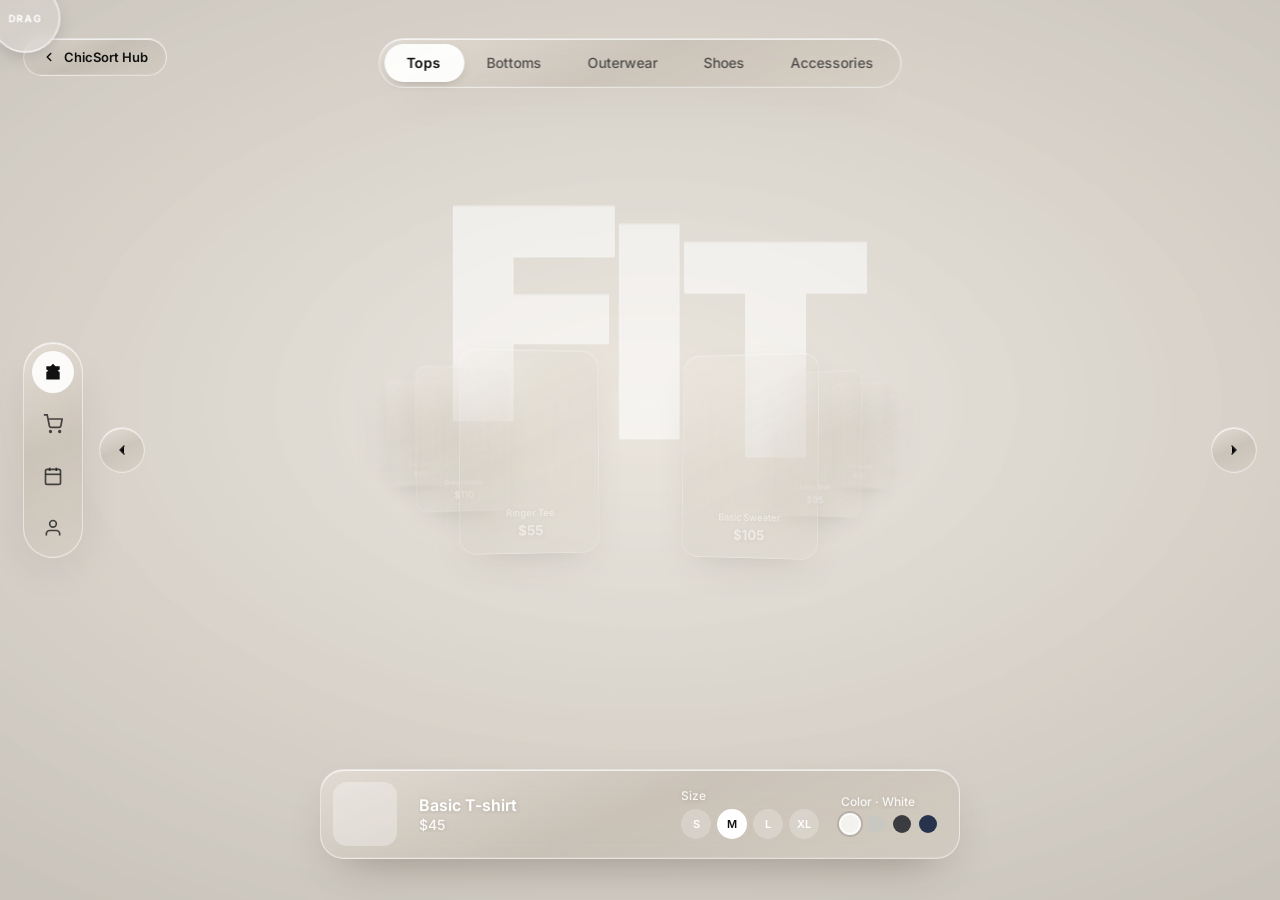
==== virtualfit.html @ d61f4a61 "feat: complete ChicSort static web prototype with VirtualFit 3D hero" ====
<!DOCTYPE html>
<html lang="en">
<head>
  <meta charset="UTF-8">
  <title>VirtualFit: Spatial Try-On</title>
  <meta name="viewport" content="width=device-width,initial-scale=1">
  <link rel="preconnect" href="https://fonts.googleapis.com">
  <link rel="preconnect" href="https://fonts.gstatic.com" crossorigin>
  <link href="https://fonts.googleapis.com/css2?family=Inter:wght@400;500;600;700;800;900&display=swap" rel="stylesheet">
  <style>
    :root {
      --ease: cubic-bezier(.2,.8,.2,1);
      --sans: "Inter", system-ui, -apple-system, sans-serif;
      --MH: min(78vh, 62vw);
      --CW: 170px;
      --room: url('https://images.higgs.ai/?default=1&output=webp&url=https%3A%2F%2Fd8j0ntlcm91z4.cloudfront.net%2Fuser_38xzZboKViGWJOttwIXH07lWA1P%2Fhf_20261104_080623_c94c85a3-23d5-4a0c-afff-41be1b5b8191.png&w=2400&q=85');
      --model: url('https://images.higgs.ai/?default=1&output=webp&url=https%3A%2F%2Fd8j0ntlcm91z4.cloudfront.net%2Fuser_38xzZboKViGWJOttwIXH07lWA1P%2Fhf_20261104_080717_e02cb856-b812-4c9b-9b86-8a741c7f65eb.png&w=2688&q=85');
      --garm: url('https://images.higgs.ai/?default=1&output=webp&url=https%3A%2F%2Fd8j0ntlcm91z4.cloudfront.net%2Fuser_38xzZboKViGWJOttwIXH07lWA1P%2Fhf_20261104_080719_f5a4cca2-cf42-4957-ab3b-ddec34d2b71a.png&w=2048&q=85');
    }

    @media (max-width: 767px) {
      :root {
        --MH: min(62vh, 128vw);
      }
    }

    * {
      box-sizing: border-box;
      margin: 0;
      padding: 0;
    }

    html, body {
      height: 100%;
      width: 100%;
    }

    body {
      background: #e9e4dc;
      color: #fff;
      font-family: var(--sans);
      overflow: hidden;
      -webkit-font-smoothing: antialiased;
      -moz-osx-font-smoothing: grayscale;
      user-select: none;
      -webkit-user-select: none;
    }

    button {
      font: inherit;
      color: inherit;
      background: none;
      border: none;
      outline: none;
      cursor: pointer;
    }

    @media (pointer: fine) {
      html, body, button, a {
        cursor: none !important;
      }
    }

    /* 3. Glass Material */
    .glass {
      background: linear-gradient(155deg, rgba(250,248,245,.30), rgba(150,144,136,.20) 48%, rgba(205,200,192,.24));
      backdrop-filter: blur(22px) saturate(1.5);
      -webkit-backdrop-filter: blur(22px) saturate(1.5);
      border: 1px solid rgba(255,255,255,.5);
      box-shadow: inset 0 1px 0 rgba(255,255,255,.7), inset 0 -1px 0 rgba(255,255,255,.12), 0 20px 50px -24px rgba(40,30,20,.45);
    }

    /* 1. Room background */
    .room {
      position: fixed;
      inset: -3%;
      z-index: 1;
      pointer-events: none;
      background: var(--room) center / cover no-repeat;
      filter: blur(2.5px) saturate(1.05);
      transform: scale(1.08);
      will-change: transform;
    }

    .room::after {
      content: '';
      position: absolute;
      inset: 0;
      background: radial-gradient(70% 60% at 50% 45%, rgba(255,252,246,.10), rgba(40,30,20,.16));
    }

    /* 2. Ghost FIT word */
    .ghost {
      position: fixed;
      left: 50%;
      top: calc(50% - var(--MH) * .42);
      transform: translate(-50%, 0);
      z-index: 2;
      pointer-events: none;
      white-space: nowrap;
      font-family: var(--sans);
      font-weight: 900;
      font-size: calc(var(--MH) * .42);
      line-height: .8;
      letter-spacing: -.04em;
      color: rgba(255,255,255,.3);
      -webkit-text-stroke: 1px rgba(255,255,255,.35);
      text-shadow: 0 1px 0 rgba(255,255,255,.35);
      will-change: transform;
    }

    .ghost span {
      display: inline-block;
      will-change: transform;
    }

    /* Back to ChicSort Pill */
    .back-btn {
      position: fixed;
      left: max(18px, 1.8vw);
      top: 4.2vh;
      z-index: 40;
      height: 38px;
      padding: 0 18px;
      border-radius: 999px;
      display: flex;
      align-items: center;
      gap: 8px;
      font-family: var(--sans);
      font-weight: 600;
      font-size: 13px;
      color: #111;
      text-decoration: none;
      transition: transform .2s var(--ease), background .2s;
    }
    .back-btn:hover {
      transform: scale(1.04);
    }
    .back-btn svg {
      width: 14px;
      height: 14px;
    }

    /* 4. Tabs */
    .tabs {
      position: fixed;
      left: 50%;
      transform: translateX(-50%);
      top: 4.2vh;
      z-index: 30;
      padding: 5px;
      border-radius: 999px;
      display: flex;
      align-items: center;
      gap: 2px;
    }

    .tab-pill {
      position: absolute;
      left: 0;
      top: 5px;
      height: calc(100% - 10px);
      border-radius: 999px;
      background: rgba(255,255,255,.92);
      box-shadow: 0 4px 14px -6px rgba(0,0,0,.3);
      pointer-events: none;
      transition: transform .6s var(--ease), width .6s var(--ease);
      z-index: 1;
    }

    .tab-btn {
      height: 38px;
      padding: 0 22px;
      font-family: var(--sans);
      font-weight: 500;
      font-size: 14px;
      color: rgba(30,30,32,.72);
      position: relative;
      z-index: 2;
      border-radius: 999px;
      transition: color .3s;
      white-space: nowrap;
    }

    .tab-btn.active {
      color: #111;
      font-weight: 600;
    }

    /* 5. Rail */
    .rail {
      position: fixed;
      left: max(18px, 1.8vw);
      top: 50%;
      transform: translateY(-50%);
      z-index: 30;
      padding: 8px;
      border-radius: 999px;
      display: flex;
      flex-direction: column;
      gap: 10px;
      align-items: center;
    }

    .rail-btn {
      width: 42px;
      height: 42px;
      border-radius: 50%;
      display: flex;
      align-items: center;
      justify-content: center;
      position: relative;
      color: rgba(30,30,32,.8);
      transition: background .25s, color .25s;
    }

    .rail-btn svg {
      width: 20px;
      height: 20px;
      stroke-width: 2;
    }

    .rail-btn:hover {
      background: rgba(255,255,255,.35);
    }

    .rail-btn.active {
      background: rgba(255,255,255,.9);
      color: #111;
    }

    /* 6. Stage & Arc */
    .stage {
      position: fixed;
      inset: 0;
      z-index: 10;
      touch-action: pan-y;
      overflow: hidden;
    }

    .arc {
      position: absolute;
      left: 50%;
      top: 50%;
      width: 0;
      height: 0;
    }

    .card {
      position: absolute;
      width: var(--CW);
      height: calc(var(--CW) * 1.42);
      left: calc(var(--CW) * -0.5);
      top: calc(var(--CW) * -0.71);
      border-radius: 22px;
      overflow: hidden;
      will-change: transform, opacity, filter;
      transform-origin: 50% 50%;
      cursor: pointer;
    }

    .card .g {
      position: absolute;
      left: 8%;
      right: 8%;
      top: 5%;
      height: 66%;
      filter: drop-shadow(0 14px 14px rgba(40,30,20,.22));
      background-image: var(--garm);
      background-size: 320% 212.5%;
      pointer-events: none;
    }

    .card .name {
      position: absolute;
      left: 0;
      right: 0;
      bottom: 17%;
      font-weight: 500;
      font-size: calc(var(--CW) * .068);
      text-align: center;
      color: #fff;
      text-shadow: 0 1px 8px rgba(0,0,0,.18);
      pointer-events: none;
    }

    .card .price {
      position: absolute;
      left: 0;
      right: 0;
      bottom: 7%;
      font-weight: 700;
      font-size: calc(var(--CW) * .095);
      text-align: center;
      color: #fff;
      text-shadow: 0 1px 8px rgba(0,0,0,.18);
      pointer-events: none;
    }

    .card .sheen {
      position: absolute;
      inset: 0;
      background: linear-gradient(105deg, transparent 40%, rgba(255,255,255,.5) 50%, transparent 60%);
      transform: translateX(-100%);
      pointer-events: none;
    }

    /* 7. Model */
    .model {
      position: fixed;
      left: 50%;
      transform: translateX(-50%);
      bottom: 0;
      height: var(--MH);
      aspect-ratio: 524 / 1360;
      z-index: 50;
      pointer-events: none;
      overflow: visible;
    }

    #mCur, #mNext {
      position: absolute;
      inset: 0;
      background-image: var(--model);
      background-size: 513% 111.76%;
      background-position-y: 100%;
      will-change: clip-path, transform;
    }

    #mCur {
      opacity: 0;
    }

    #mNext {
      clip-path: inset(0 0 100% 0);
    }

    .model .grid {
      position: absolute;
      inset: 0;
      background: repeating-linear-gradient(0deg, transparent 0 5px, rgba(255,255,255,.22) 5px 6px);
      mix-blend-mode: screen;
      pointer-events: none;
      clip-path: inset(0 0 100% 0);
      will-change: clip-path;
    }

    .model .scan {
      position: absolute;
      left: -14%;
      width: 128%;
      height: 2px;
      top: 0;
      background: linear-gradient(to right, transparent, #fff 18%, #fff 82%, transparent);
      box-shadow: 0 0 18px 4px rgba(255,255,255,.75), 0 0 60px 10px rgba(190,225,255,.45);
      opacity: 0;
      pointer-events: none;
      will-change: top, transform, opacity;
    }

    .model .scan::after {
      content: '';
      position: absolute;
      left: 0;
      right: 0;
      bottom: 2px;
      height: calc(var(--MH) * .12);
      background: linear-gradient(to top, rgba(220,238,255,.32), transparent);
      pointer-events: none;
    }

    /* 8. Arrows */
    .arrow-btn {
      position: fixed;
      top: 50%;
      transform: translateY(-50%);
      z-index: 30;
      width: 46px;
      height: 46px;
      border-radius: 50%;
      display: flex;
      align-items: center;
      justify-content: center;
      color: #222;
      transition: transform .2s var(--ease), background .25s;
    }

    .arrow-btn:hover {
      transform: translateY(-50%) scale(1.08);
    }

    .arrow-btn svg {
      width: 16px;
      height: 16px;
      stroke: #222;
      stroke-width: 2.2;
      stroke-linecap: round;
      stroke-linejoin: round;
    }

    .arrow-prev {
      left: calc(max(18px, 1.8vw) + 76px);
    }

    .arrow-next {
      right: max(18px, 1.8vw);
    }

    /* 9. Buy Card */
    .buy {
      position: fixed;
      left: 50%;
      transform: translateX(-50%);
      bottom: 4.6vh;
      z-index: 60;
      width: min(640px, calc(100vw - 32px));
      display: flex;
      align-items: center;
      gap: 22px;
      padding: 12px 22px 12px 12px;
      border-radius: 24px;
      color: #fff;
      text-shadow: 0 1px 6px rgba(0,0,0,.18);
    }

    .buy-thumb {
      width: 64px;
      height: 64px;
      border-radius: 14px;
      background: rgba(255,255,255,.3);
      position: relative;
      overflow: hidden;
      flex-shrink: 0;
    }

    .thumb-g {
      position: absolute;
      inset: 6px;
      background-image: var(--garm);
      background-size: 320% 212.5%;
      filter: drop-shadow(0 6px 6px rgba(40,30,20,.2));
      will-change: transform;
    }

    .buy-info {
      flex: 1;
      min-width: 0;
      display: flex;
      flex-direction: column;
      gap: 2px;
    }

    .ln {
      position: relative;
      height: 1.15em;
      overflow: hidden;
      display: block;
    }

    .ln > div {
      white-space: nowrap;
      text-overflow: ellipsis;
      overflow: hidden;
    }

    .buy-name {
      font-weight: 600;
      font-size: 16px;
      color: #fff;
    }

    .buy-price {
      font-weight: 500;
      font-size: 14px;
      color: rgba(255,255,255,.9);
    }

    .buy-group {
      display: flex;
      flex-direction: column;
      gap: 6px;
    }

    .group-label {
      font-size: 12px;
      font-weight: 500;
      color: rgba(255,255,255,.85);
      line-height: 1.15;
    }

    .size-chips {
      display: flex;
      gap: 6px;
    }

    .chip {
      width: 30px;
      height: 30px;
      border-radius: 50%;
      background: rgba(255,255,255,.22);
      color: #fff;
      display: inline-flex;
      align-items: center;
      justify-content: center;
      font-size: 11px;
      font-weight: 600;
      cursor: pointer;
      transition: transform .15s, background .25s, color .25s;
    }

    .chip:active {
      transform: scale(0.9);
    }

    .chip.active {
      background: #fff;
      color: #111;
    }

    .color-dots {
      display: flex;
      gap: 8px;
      align-items: center;
    }

    .dot {
      width: 18px;
      height: 18px;
      border-radius: 50%;
      cursor: pointer;
      transition: transform .2s, box-shadow .2s;
    }

    .dot.active {
      box-shadow: 0 0 0 2px rgba(255,255,255,.95), 0 0 0 4px rgba(0,0,0,.12);
    }

    /* 10. Cursor */
    .cur {
      width: 58px;
      height: 58px;
      position: fixed;
      top: 0;
      left: 0;
      z-index: 100;
      pointer-events: none;
      display: flex;
      align-items: center;
      justify-content: center;
      will-change: transform;
    }

    .cur-ring {
      position: absolute;
      inset: 0;
      border-radius: 50%;
      border: 1.5px solid rgba(255,255,255,.95);
      background: rgba(255,255,255,.14);
      backdrop-filter: blur(6px);
      -webkit-backdrop-filter: blur(6px);
      box-shadow: 0 6px 20px -8px rgba(0,0,0,.35);
      transition: transform .5s var(--ease), background .5s var(--ease), border-color .5s var(--ease);
    }

    .cur-dot {
      width: 6px;
      height: 6px;
      border-radius: 50%;
      background: #fff;
      position: relative;
      z-index: 2;
      transition: opacity .4s var(--ease), transform .4s var(--ease);
    }

    .cur-text {
      position: absolute;
      font-family: var(--sans);
      font-weight: 700;
      font-size: 10px;
      letter-spacing: .12em;
      text-align: center;
      white-space: nowrap;
      opacity: 0;
      transform: scale(.7);
      transition: opacity .45s var(--ease), transform .45s var(--ease);
      z-index: 3;
    }

    .cur-text.try {
      color: #111;
    }

    .cur-text.drag {
      color: #fff;
    }

    /* Cursor states */
    .cur.is-try .cur-ring {
      transform: scale(1.5);
      background: rgba(255,255,255,.92);
    }
    .cur.is-try .cur-dot {
      opacity: 0;
      transform: scale(0);
    }
    .cur.is-try .cur-text.try {
      opacity: 1;
      transform: scale(1);
    }

    .cur.is-drag .cur-ring {
      transform: scale(1.2);
    }
    .cur.is-drag .cur-dot {
      opacity: 0;
      transform: scale(0);
    }
    .cur.is-drag .cur-text.drag {
      opacity: 1;
      transform: scale(1);
    }

    .cur.is-btn .cur-ring {
      transform: scale(0.6);
    }
    .cur.is-btn .cur-dot {
      opacity: 0;
      transform: scale(0);
    }

    .cur.is-down .cur-ring {
      transform: scale(1.05);
    }
    .cur.is-try.is-down .cur-ring {
      transform: scale(1.4);
    }
    .cur.is-drag.is-down .cur-ring {
      transform: scale(1.15);
    }

    /* 9. Phones (<=767px) */
    @media (max-width: 767px) {
      .tabs {
        top: 2vh;
        max-width: calc(100vw - 24px);
        overflow-x: auto;
        scrollbar-width: none;
      }
      .tabs::-webkit-scrollbar {
        display: none;
      }
      .tab-btn {
        height: 32px;
        padding: 0 13px;
        font-size: 12px;
      }
      .rail {
        left: 10px;
        top: auto;
        bottom: calc(4.6vh + 150px);
        transform: none;
      }
      .rail-btn {
        width: 34px;
        height: 34px;
      }
      .rail-btn svg {
        width: 16px;
        height: 16px;
      }
      .arrow-btn {
        display: none;
      }
      .buy {
        flex-wrap: wrap;
        gap: 12px;
        padding: 12px 16px;
        bottom: 2vh;
      }
      .buy-info {
        flex: 1 1 50%;
      }
      .back-btn {
        top: 2vh;
        padding: 0 12px;
        font-size: 11px;
        height: 32px;
      }
    }
  </style>
</head>
<body>

  <!-- Room Background -->
  <div class="room" id="room"></div>

  <!-- Ghost FIT Word -->
  <div class="ghost" id="ghost">
    <span>F</span><span>I</span><span>T</span>
  </div>

  <!-- Back to ChicSort Link -->
  <a href="index.html" class="glass back-btn" id="btn-back">
    <svg viewBox="0 0 24 24" fill="none" stroke="currentColor" stroke-width="2.5" stroke-linecap="round" stroke-linejoin="round">
      <polyline points="15 18 9 12 15 6"></polyline>
    </svg>
    <span>ChicSort Hub</span>
  </a>

  <!-- Top Category Tabs -->
  <nav class="tabs glass" id="tabs">
    <div class="tab-pill" id="tabPill"></div>
    <button class="tab-btn active" data-tab="0">Tops</button>
    <button class="tab-btn" data-tab="1">Bottoms</button>
    <button class="tab-btn" data-tab="2">Outerwear</button>
    <button class="tab-btn" data-tab="3">Shoes</button>
    <button class="tab-btn" data-tab="4">Accessories</button>
  </nav>

  <!-- Left Tool Rail -->
  <div class="rail glass" id="rail">
    <button class="rail-btn active" title="Virtual Wardrobe">
      <svg viewBox="0 0 24 24" fill="currentColor">
        <path d="M12 2L9 5H4v4l2.5 1.5L4 12v9h16v-9l-2.5-1.5L20 9V5h-5l-3-3z"/>
      </svg>
    </button>
    <button class="rail-btn" title="Cart">
      <svg viewBox="0 0 24 24" fill="none" stroke="currentColor">
        <circle cx="9" cy="21" r="1"/>
        <circle cx="20" cy="21" r="1"/>
        <path d="M1 1h4l2.68 13.39a2 2 0 0 0 2 1.61h9.72a2 2 0 0 0 2-1.61L23 6H6"/>
      </svg>
    </button>
    <button class="rail-btn" title="Calendar Log">
      <svg viewBox="0 0 24 24" fill="none" stroke="currentColor">
        <rect x="3" y="4" width="18" height="18" rx="2" ry="2"/>
        <line x1="16" y1="2" x2="16" y2="6"/>
        <line x1="8" y1="2" x2="8" y2="6"/>
        <line x1="3" y1="10" x2="21" y2="10"/>
      </svg>
    </button>
    <button class="rail-btn" title="User Profile">
      <svg viewBox="0 0 24 24" fill="none" stroke="currentColor">
        <path d="M20 21v-2a4 4 0 0 0-4-4H8a4 4 0 0 0-4 4v2"/>
        <circle cx="12" cy="7" r="4"/>
      </svg>
    </button>
  </div>

  <!-- Central Model with Scanline & Reveal Layers -->
  <div class="model" id="model">
    <div id="mCur"></div>
    <div id="mNext"></div>
    <div class="grid" id="mGrid"></div>
    <div class="scan" id="mScan"></div>
  </div>

  <!-- Navigation Arrows -->
  <button class="arrow-btn arrow-prev glass" id="btnPrev" aria-label="Previous Outfit">
    <svg viewBox="0 0 24 24">
      <polyline points="15 18 9 12 15 6"></polyline>
    </svg>
  </button>
  <button class="arrow-btn arrow-next glass" id="btnNext" aria-label="Next Outfit">
    <svg viewBox="0 0 24 24">
      <polyline points="9 18 15 12 9 6"></polyline>
    </svg>
  </button>

  <!-- 3D Arc Stage -->
  <div class="stage" id="stage">
    <div class="arc" id="arc"></div>
  </div>

  <!-- Buy Floating Glass Card -->
  <div class="buy glass" id="buyCard">
    <div class="buy-thumb">
      <div class="thumb-g" id="thumbG"></div>
    </div>
    <div class="buy-info">
      <div class="ln buy-name" id="nameContainer"></div>
      <div class="ln buy-price" id="priceContainer"></div>
    </div>
    <div class="buy-group">
      <span class="group-label">Size</span>
      <div class="size-chips" id="sizeChips">
        <button class="chip" data-size="S">S</button>
        <button class="chip active" data-size="M">M</button>
        <button class="chip" data-size="L">L</button>
        <button class="chip" data-size="XL">XL</button>
      </div>
    </div>
    <div class="buy-group">
      <div class="ln group-label" id="colorLabelContainer"></div>
      <div class="color-dots" id="colorDots"></div>
    </div>
  </div>

  <!-- Spatial Custom Cursor -->
  <div class="cur" id="cursor">
    <div class="cur-ring"></div>
    <div class="cur-dot"></div>
    <span class="cur-text try">TRY ON</span>
    <span class="cur-text drag">DRAG</span>
  </div>

  <script>
    // 3. Exact Data Array
    const ITEMS = [
      {n:"Basic T-shirt", p:45,  g:[1.14,3.06],  m:.37,   c:[["White","#f4f2ee"],["Ash","#c9c7c2"],["Charcoal","#3b3c3f"],["Navy","#27324d"]]},
      {n:"Basic Sweater", p:105, g:[49.7,1.39],  m:25.0,  c:[["White","#f6f4ef"],["Oat","#ddd3c2"],["Sage","#b9c2ae"],["Black","#1f1f21"]]},
      {n:"Linen Shirt",   p:95,  g:[98.2,3.33],  m:49.86, c:[["White","#f7f6f1"],["Sand","#d9ccb4"],["Sky","#bcd0e2"],["Olive","#717556"]]},
      {n:"Grey Hoodie",   p:110, g:[1.14,93.3],  m:74.77, c:[["Heather","#a9a9a8"],["Bone","#e6e1d6"],["Forest","#33463a"],["Black","#1f1f21"]]},
      {n:"Ringer Tee",    p:55,  g:[49.7,95.3],  m:99.35, c:[["White / Black","#f4f2ee"],["Cream / Navy","#efe6d3"],["Grey / Red","#c9c7c2"],["White / Green","#e9efe8"]]}
    ];

    // Reduced motion preference
    const prefersReducedMotion = window.matchMedia('(prefers-reduced-motion: reduce)').matches;

    // State Variables
    let pos = 0;
    let target = 0;
    let intro = prefersReducedMotion ? 1 : 0;
    let activeOutfitIdx = -1;
    let currentColorIdx = 0;
    let isDragging = false;
    let dragStartX = 0;
    let dragStartPos = 0;
    let lastDragX = 0;
    let lastDragTime = 0;
    let dragVelocity = 0;

    // Smoothed pointer for parallax & tilt
    let rawPointerX = 0.5;
    let rawPointerY = 0.5;
    let sx = 0;
    let sy = 0;

    // Cursor tracking
    let curX = window.innerWidth / 2;
    let curY = window.innerHeight / 2;
    let curTargetX = curX;
    let curTargetY = curY;
    let curMode = ''; // 'try', 'drag', 'btn'

    // DOM Elements
    const roomEl = document.getElementById('room');
    const ghostEl = document.getElementById('ghost');
    const ghostSpans = ghostEl.querySelectorAll('span');
    const arcEl = document.getElementById('arc');
    const mCur = document.getElementById('mCur');
    const mNext = document.getElementById('mNext');
    const mGrid = document.getElementById('mGrid');
    const mScan = document.getElementById('mScan');
    const thumbG = document.getElementById('thumbG');
    const nameContainer = document.getElementById('nameContainer');
    const priceContainer = document.getElementById('priceContainer');
    const colorLabelContainer = document.getElementById('colorLabelContainer');
    const colorDotsContainer = document.getElementById('colorDots');
    const cursorEl = document.getElementById('cursor');
    const tabPill = document.getElementById('tabPill');
    const stageEl = document.getElementById('stage');
    const btnPrev = document.getElementById('btnPrev');
    const btnNext = document.getElementById('btnNext');

    // 10 Cards in Arc (5 items duplicated for seamless looping)
    const cards = [];
    const seeds = Array.from({ length: 10 }, () => Math.random() * Math.PI * 2);

    for (let i = 0; i < 10; i++) {
      const item = ITEMS[i % 5];
      const card = document.createElement('div');
      card.className = 'card glass';
      card.innerHTML = `
        <div class="g" style="background-position:${item.g[0]}% ${item.g[1]}%"></div>
        <div class="name">${item.n}</div>
        <div class="price">$${item.p}</div>
        <div class="sheen"></div>
      `;
      arcEl.appendChild(card);
      cards.push(card);

      // Card hover sheen trigger
      if (!prefersReducedMotion) {
        card.addEventListener('mouseenter', () => {
          const sheen = card.querySelector('.sheen');
          if (sheen) {
            sheen.animate([
              { transform: 'translateX(-100%)' },
              { transform: 'translateX(100%)' }
            ], { duration: 1000, easing: 'cubic-bezier(.2,.8,.2,1)' });
          }
        });
      }

      // Card click
      card.addEventListener('click', (e) => {
        if (Math.abs(lastDragX - dragStartX) < 6) {
          // Bring clicked card to center
          target = Math.round(pos + (((i - pos + 5) % 10 + 10) % 10 - 5));
        }
      });
    }

    // Set Card Width Responsive
    function updateCardWidth() {
      const isPhone = window.innerWidth <= 767;
      const cw = isPhone 
        ? Math.min(window.innerWidth * 0.30, 170)
        : Math.min(window.innerWidth * 0.148, window.innerHeight * 0.33);
      document.documentElement.style.setProperty('--CW', `${cw}px`);
    }
    updateCardWidth();
    window.addEventListener('resize', updateCardWidth);

    // Initial Tab Pill Position
    function positionTabPill(tabBtn) {
      if (!tabBtn) return;
      tabPill.style.width = `${tabBtn.offsetWidth}px`;
      tabPill.style.transform = `translateX(${tabBtn.offsetLeft}px)`;
    }
    const initialActiveTab = document.querySelector('.tab-btn.active');
    setTimeout(() => positionTabPill(initialActiveTab), 50);

    // Tab clicks: slide pill & add 5 to target
    document.querySelectorAll('.tab-btn').forEach(btn => {
      btn.addEventListener('click', () => {
        document.querySelectorAll('.tab-btn').forEach(b => b.classList.remove('active'));
        btn.classList.add('active');
        positionTabPill(btn);
        target += 5; // do a full lap and land back on same garment
      });
    });

    // Arrow Buttons
    btnPrev.addEventListener('click', () => { target -= 1; });
    btnNext.addEventListener('click', () => { target += 1; });

    // Keyboard Arrow Keys
    window.addEventListener('keydown', (e) => {
      if (e.key === 'ArrowLeft') target -= 1;
      if (e.key === 'ArrowRight') target += 1;
    });

    // Mouse Wheel
    let wheelDeltaAccumulator = 0;
    let lastWheelStepTime = 0;
    window.addEventListener('wheel', (e) => {
      const now = performance.now();
      wheelDeltaAccumulator += (Math.abs(e.deltaX) > Math.abs(e.deltaY) ? e.deltaX : e.deltaY);
      if (Math.abs(wheelDeltaAccumulator) >= 60 && now - lastWheelStepTime >= 260) {
        target += Math.sign(wheelDeltaAccumulator);
        wheelDeltaAccumulator = 0;
        lastWheelStepTime = now;
      }
    }, { passive: true });

    // Stage Pointer Drag Handling
    stageEl.addEventListener('pointerdown', (e) => {
      if (e.target.closest('.card')) {
        // card may be clicked or dragged
      }
      isDragging = true;
      dragStartX = e.clientX;
      lastDragX = e.clientX;
      lastDragTime = performance.now();
      dragStartPos = pos;
      dragVelocity = 0;
      stageEl.setPointerCapture(e.pointerId);
    });

    stageEl.addEventListener('pointermove', (e) => {
      if (!isDragging) return;
      const now = performance.now();
      const dt = now - lastDragTime;
      const dx = e.clientX - lastDragX;
      if (dt > 0) {
        dragVelocity = dx / dt;
      }
      lastDragX = e.clientX;
      lastDragTime = now;

      const isPhone = window.innerWidth <= 767;
      const W = window.innerWidth;
      const xs1 = isPhone ? 0.36 * W : 0.215 * W;
      const totalDx = e.clientX - dragStartX;
      pos = dragStartPos - (totalDx / xs1);
    });

    function endDrag() {
      if (!isDragging) return;
      isDragging = false;
      target = Math.round(pos - dragVelocity * 3.2);
    }
    stageEl.addEventListener('pointerup', endDrag);
    stageEl.addEventListener('pointercancel', endDrag);

    // Global Pointer Coordinates for Cursor & Parallax
    window.addEventListener('pointermove', (e) => {
      curTargetX = e.clientX;
      curTargetY = e.clientY;
      rawPointerX = e.clientX / window.innerWidth;
      rawPointerY = e.clientY / window.innerHeight;

      // Determine Cursor Mode
      const targetEl = e.target;
      if (targetEl.closest('button, a, .chip, .dot, .tab-btn, .rail-btn')) {
        curMode = 'btn';
      } else if (targetEl.closest('.card')) {
        curMode = 'try';
      } else if (isDragging || targetEl.closest('.stage')) {
        curMode = 'drag';
      } else {
        curMode = '';
      }
    });

    window.addEventListener('pointerdown', () => cursorEl.classList.add('is-down'));
    window.addEventListener('pointerup', () => cursorEl.classList.remove('is-down'));

    // Buy Card Rolling Text Update
    function rollText(container, newText) {
      const oldEl = container.firstElementChild;
      if (oldEl && oldEl.textContent === newText) return;

      const newEl = document.createElement('div');
      newEl.textContent = newText;
      newEl.style.position = 'absolute';
      newEl.style.left = '0';
      newEl.style.top = '0';
      newEl.style.width = '100%';
      newEl.style.transform = 'translateY(110%)';
      container.appendChild(newEl);

      if (prefersReducedMotion) {
        if (oldEl) oldEl.remove();
        newEl.style.position = 'relative';
        newEl.style.transform = 'none';
        return;
      }

      if (oldEl) {
        oldEl.animate(
          [{ transform: 'translateY(0)' }, { transform: 'translateY(-110%)' }],
          { duration: 620, easing: 'cubic-bezier(.2,.8,.2,1)', fill: 'forwards' }
        ).onfinish = () => oldEl.remove();
      }

      newEl.animate(
        [{ transform: 'translateY(110%)' }, { transform: 'translateY(0)' }],
        { duration: 620, easing: 'cubic-bezier(.2,.8,.2,1)', fill: 'forwards' }
      );
    }

    // Size Chips Click Handling
    document.getElementById('sizeChips').querySelectorAll('.chip').forEach(chip => {
      chip.addEventListener('click', () => {
        document.querySelectorAll('.chip').forEach(c => c.classList.remove('active'));
        chip.classList.add('active');
      });
    });

    // Active animations tracking
    let activeScanAnimations = [];

    // 6. Try-On Scan Function (950 ms)
    function runTryOn(itemIndex) {
      activeOutfitIdx = itemIndex;
      const item = ITEMS[itemIndex];

      // 1. Update Buy Card
      rollText(nameContainer, item.n);
      rollText(priceContainer, `$${item.p}`);

      // Thumbnail jump & animate
      thumbG.style.backgroundPosition = `${item.g[0]}% ${item.g[1]}%`;
      if (!prefersReducedMotion) {
        thumbG.animate(
          [{ transform: 'translateY(70%) scale(.8)' }, { transform: 'translateY(0) scale(1)' }],
          { duration: 650, easing: 'cubic-bezier(.2,.8,.2,1)' }
        );
      }

      // Rebuild Color Dots
      colorDotsContainer.innerHTML = '';
      currentColorIdx = 0;
      rollText(colorLabelContainer, `Color · ${item.c[0][0]}`);

      item.c.forEach(([colorName, colorHex], cIdx) => {
        const dot = document.createElement('div');
        dot.className = `dot ${cIdx === 0 ? 'active' : ''}`;
        dot.style.background = colorHex;
        dot.addEventListener('click', () => {
          colorDotsContainer.querySelectorAll('.dot').forEach(d => d.classList.remove('active'));
          dot.classList.add('active');
          rollText(colorLabelContainer, `Color · ${colorName}`);
        });
        colorDotsContainer.appendChild(dot);
      });

      // Reduced motion bypass
      if (prefersReducedMotion) {
        mCur.style.backgroundPositionX = `${item.m}%`;
        mCur.style.opacity = '1';
        return;
      }

      // 2. Cancel running animations
      activeScanAnimations.forEach(anim => {
        try { anim.cancel(); } catch (err) {}
      });
      activeScanAnimations = [];

      // 3. Set #mNext crop
      mNext.style.backgroundPositionX = `${item.m}%`;

      // Animation 1: #mNext clip (950ms)
      const animNext = mNext.animate(
        [{ clipPath: 'inset(0 0 100% 0)' }, { clipPath: 'inset(0 0 0% 0)' }],
        { duration: 950, easing: 'cubic-bezier(.65,0,.35,1)', fill: 'forwards' }
      );

      // Animation 2: .grid clip (1092ms)
      const animGrid = mGrid.animate(
        [
          { clipPath: 'inset(0 0 100% 0)' },
          { clipPath: 'inset(0 0 0 0)', offset: 0.5 },
          { clipPath: 'inset(100% 0 0 0)' }
        ],
        { duration: 1092, easing: 'cubic-bezier(.65,0,.35,1)', fill: 'forwards' }
      );

      // Animation 3: .scan line (950ms)
      const animScan = mScan.animate(
        [
          { top: '0%', transform: 'scaleX(0.2)', opacity: 0 },
          { top: '6%', transform: 'scaleX(1)', opacity: 1, offset: 0.08 },
          { top: '94%', transform: 'scaleX(1)', opacity: 1, offset: 0.92 },
          { top: '100%', transform: 'scaleX(0.2)', opacity: 0 }
        ],
        { duration: 950, easing: 'cubic-bezier(.65,0,.35,1)', fill: 'forwards' }
      );

      // Animation 4: #mNext settle (1250ms)
      const animSettle = mNext.animate(
        [{ transform: 'scale(1.012)' }, { transform: 'scale(1)' }],
        { duration: 1250, easing: 'ease-out', fill: 'forwards' }
      );

      activeScanAnimations = [animNext, animGrid, animScan, animSettle];

      animNext.onfinish = () => {
        mCur.style.backgroundPositionX = `${item.m}%`;
        mCur.style.opacity = '1';
        mNext.style.clipPath = 'inset(0 0 100% 0)';
        activeScanAnimations.forEach(a => {
          try { a.cancel(); } catch (err) {}
        });
        activeScanAnimations = [];
      };
    }

    // 5. Arc Maths & Animation Loop (Every Frame)
    function loop(time) {
      const t = time * 0.001;

      // Spring physics toward target
      if (!isDragging) {
        if (prefersReducedMotion) {
          pos = target;
        } else {
          pos += (target - pos) * 0.11;
        }
      }

      // Smooth pointer offsets in [-.5, .5]
      const targetSx = rawPointerX - 0.5;
      const targetSy = rawPointerY - 0.5;
      sx += (targetSx - sx) * 0.06;
      sy += (targetSy - sy) * 0.06;

      // Cursor follower
      curX += (curTargetX - curX) * 0.22;
      curY += (curTargetY - curY) * 0.22;
      cursorEl.style.transform = `translate3d(${curX - 29}px, ${curY - 29}px, 0)`;

      // Cursor mode classes
      cursorEl.className = 'cur' + (curMode ? ` is-${curMode}` : '');

      // Intro progression
      if (!prefersReducedMotion && intro < 1) {
        intro += 0.012;
        if (intro > 1) intro = 1;
      }
      const ie = prefersReducedMotion ? 1 : (1 - Math.pow(1 - intro, 3));

      // Parallax
      roomEl.style.transform = `translate3d(${-sx * 22}px, ${-sy * 14}px, 0) scale(${1.08 - 0.03 * ie})`;
      ghostEl.style.transform = `translate(calc(-50% - ${sx * 40}px), ${-sy * 16}px)`;
      ghostSpans.forEach((span, k) => {
        span.style.transform = `translateY(${(1 - ie) * (60 + 30 * k)}px)`;
      });

      // Responsive Table XS
      const isPhone = window.innerWidth <= 767;
      const W = window.innerWidth;
      const H = window.innerHeight;
      const XS = isPhone
        ? [0, .36, .5, .56, .6, .62].map(v => v * W)
        : [0, .215, .345, .432, .49, .52].map(v => v * W);

      function xAt(a) {
        if (a <= 0) return XS[0];
        const idx = Math.min(Math.floor(a), XS.length - 2);
        const frac = a - idx;
        return XS[idx] + (XS[idx + 1] - XS[idx]) * frac;
      }

      // Render 10 Cards
      for (let i = 0; i < 10; i++) {
        const card = cards[i];
        const u = ((i - pos + 5) % 10 + 10) % 10 - 5;
        const a = Math.abs(u);
        const sg = Math.sign(u) || 1;

        const x = sg * xAt(a) * ie;

        let s, z, opacity, ry, blur;
        if (a < 1) {
          s = 0.55 + 0.45 * a;
          z = -260 * (1 - a);
          opacity = a;
          ry = -sg * 16 * a;
          blur = 0;
        } else {
          s = 1 / (1 + 0.3 * Math.pow(a - 1, 1.15));
          z = -110 * (a - 1);
          ry = -sg * (16 + 9 * Math.min(2, a - 1));
          blur = Math.max(0, a - 1.6) * 2.4;
          opacity = 1;
        }

        if (a > 3.4) {
          opacity = Math.max(0, 1 - (a - 3.4) / 0.8);
        }

        const bob = prefersReducedMotion ? 0 : (Math.sin(t * 1.1 + seeds[i]) * H * 0.006 * Math.min(1, a));
        const y = bob - (1 - s) * H * 0.04;

        ry += sx * 10;

        card.style.transform = `translate(${x}px, ${y}px) perspective(1300px) translateZ(${z}px) rotateY(${ry}deg) rotateX(${-sy * 6}deg) scale(${s * (0.6 + 0.4 * ie)})`;
        card.style.filter = (blur > 0.05 && !prefersReducedMotion) ? `blur(${blur}px)` : 'none';
        card.style.zIndex = a < 1 ? 1 : Math.round(100 - 10 * a);
        card.style.opacity = (opacity * ie).toFixed(3);
        card.style.display = (opacity * ie < 0.01) ? 'none' : 'block';
      }

      // Settle check
      if (!isDragging && Math.abs(target - pos) < 0.02) {
        const itemIdx = ((Math.round(target) % 5) + 5) % 5;
        if (itemIdx !== activeOutfitIdx) {
          runTryOn(itemIdx);
        }
      }

      requestAnimationFrame(loop);
    }

    // Launch RAF Loop
    requestAnimationFrame(loop);
  </script>
</body>
</html>
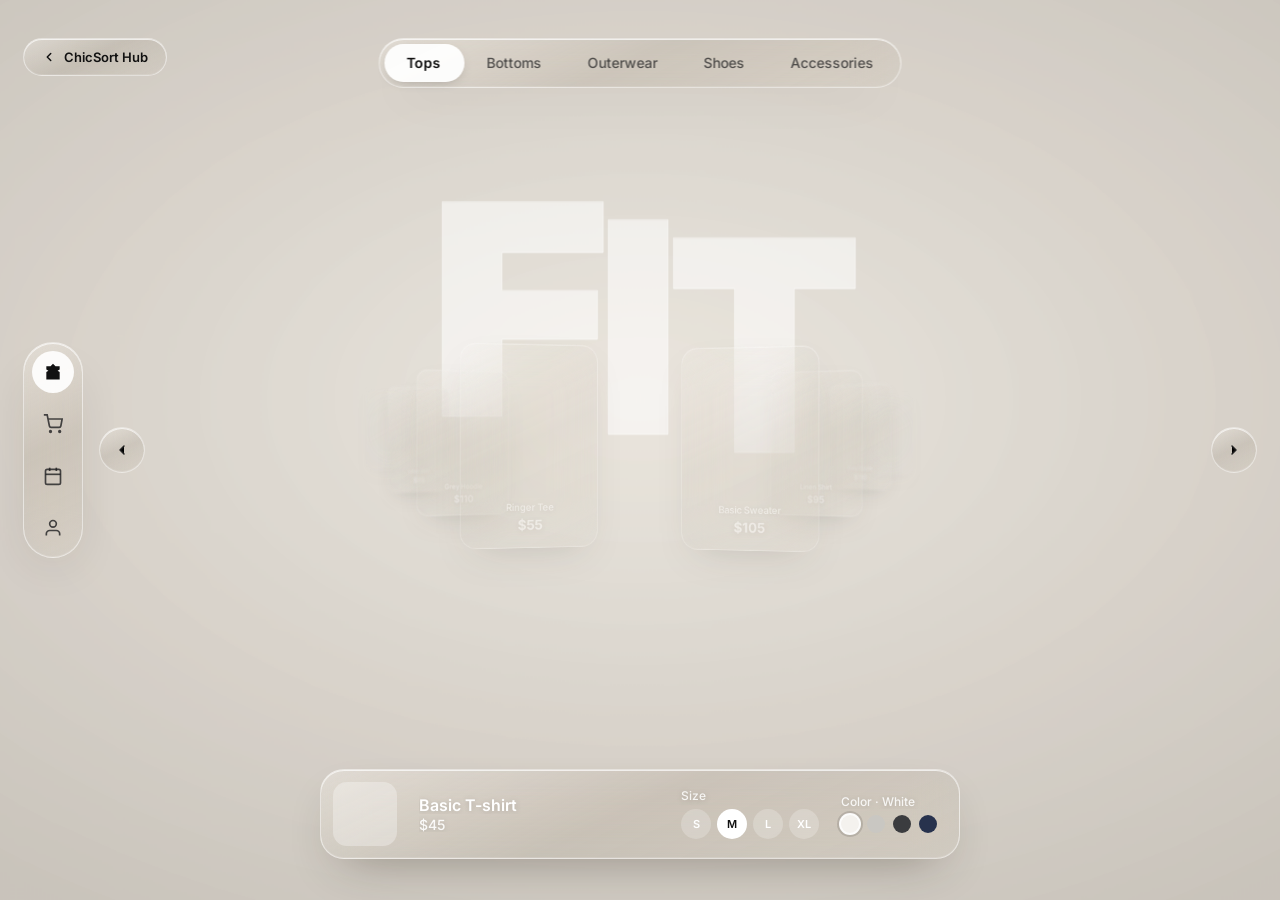
==== commit 426872ac: "fix: resolve responsive overlaps in header navigation, virtualfit cursor, stylist grid, and onboardi" ====
--- a/virtualfit.html
+++ b/virtualfit.html
@@ -548,6 +548,14 @@
       align-items: center;
       justify-content: center;
       will-change: transform;
+      opacity: 0;
+      transition: opacity 0.25s ease;
+    }
+
+    @media (hover: none), (pointer: coarse) {
+      .cur {
+        display: none !important;
+      }
     }
 
     .cur-ring {
@@ -997,6 +1005,7 @@
 
     // Global Pointer Coordinates for Cursor & Parallax
     window.addEventListener('pointermove', (e) => {
+      if (cursorEl) cursorEl.style.opacity = '1';
       curTargetX = e.clientX;
       curTargetY = e.clientY;
       rawPointerX = e.clientX / window.innerWidth;
